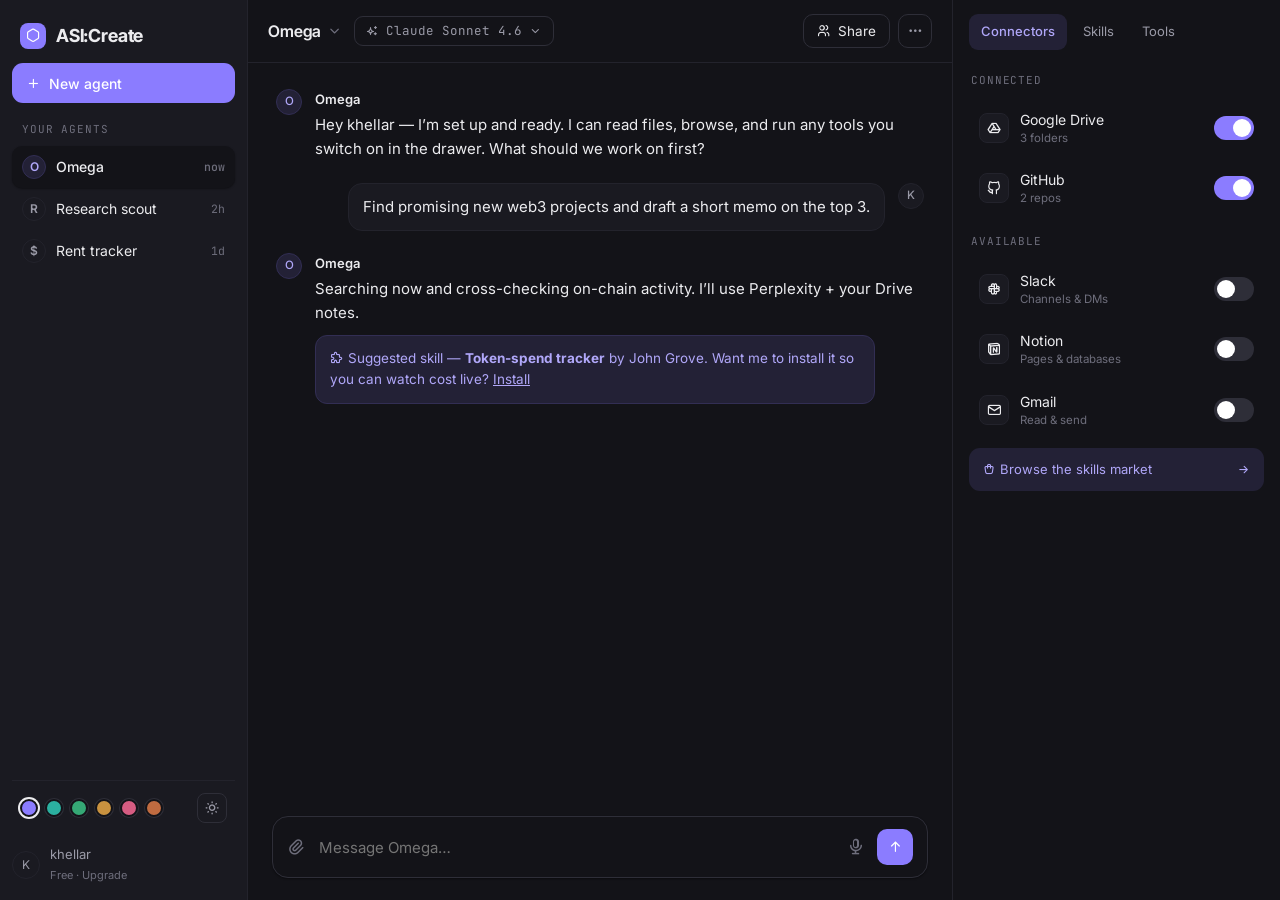
==== app.html @ a0573e02 "ASI:Create UI prototype — dark-first, swappable accent Co-Authored-By: Claude Opus 4.8 <noreply@anth" ====
<!doctype html><html lang="en"><head>
<meta charset="utf-8"><meta name="viewport" content="width=device-width, initial-scale=1">
<title>ASI:Create — Workspace</title>
<link rel="preconnect" href="https://fonts.googleapis.com"><link rel="preconnect" href="https://fonts.gstatic.com" crossorigin>
<link href="https://fonts.googleapis.com/css2?family=Inter:wght@400;500;600&family=Inter+Tight:wght@500;600;700&family=JetBrains+Mono:wght@400;500&display=swap" rel="stylesheet">
<link rel="stylesheet" href="tabler.css"><link rel="stylesheet" href="base.css"><link rel="stylesheet" href="proto.css">
</head><body>
<div class="appfull">
  <!-- rail -->
  <aside class="rail">
    <div class="brand" style="justify-content:space-between"><span style="display:flex;align-items:center;gap:10px"><span class="mark"><i class="ti ti-hexagon"></i></span> ASI:Create</span></div>
    <div class="newagent" id="newAgent"><i class="ti ti-plus"></i> New agent</div>
    <div class="sec">Your agents</div>
    <div id="agentList">
      <div class="agent active"><span class="ad" style="background:var(--accent)">O</span> Omega <small>now</small></div>
      <div class="agent"><span class="ad" style="background:#E07A4B">R</span> Research scout <small>2h</small></div>
      <div class="agent"><span class="ad" style="background:#3BA37A">$</span> Rent tracker <small>1d</small></div>
    </div>
    <div class="railctrls">
      <div class="navskins">
        <button class="sw-skin sw-violet" data-skin="violet" title="Violet"></button>
        <button class="sw-skin sw-teal" data-skin="teal" title="Teal"></button>
        <button class="sw-skin sw-emerald" data-skin="emerald" title="Emerald"></button>
        <button class="sw-skin sw-amber" data-skin="amber" title="Amber"></button>
        <button class="sw-skin sw-rose" data-skin="rose" title="Rose"></button>
        <button class="sw-skin sw-copper" data-skin="copper" title="Copper"></button>
      </div>
      <span class="navic" data-themebtn title="Toggle theme"><i class="ti ti-moon"></i></span>
    </div>
    <div class="foot"><span class="ad">K</span><div>khellar<br><span style="color:var(--faint);font-size:11px">Free · Upgrade</span></div></div>
  </aside>
  <!-- chat -->
  <main class="chat">
    <div class="chead">
      <div class="name" id="agentTitle">Omega <i class="ti ti-chevron-down" style="font-size:15px;color:var(--faint)"></i></div>
      <div style="position:relative">
        <span class="model" id="modelBtn" style="cursor:pointer"><i class="ti ti-sparkles"></i> <span id="modelName">Claude Sonnet 4.6</span> <i class="ti ti-chevron-down"></i></span>
        <div class="dropdown" id="modelMenu" style="display:none">
          <div class="dditem" data-model="Claude Sonnet 4.6"><span class="md"></span> Claude Sonnet 4.6 <i class="ti ti-check ck"></i></div>
          <div class="dditem" data-model="Claude Opus 4.8"><span class="md"></span> Claude Opus 4.8 <i class="ti ti-check ck" style="visibility:hidden"></i></div>
          <div class="dditem" data-model="GPT-5.1"><span class="md"></span> GPT-5.1 <i class="ti ti-check ck" style="visibility:hidden"></i></div>
          <div class="dditem" data-model="Llama 4 Maverick"><span class="md"></span> Llama 4 Maverick <i class="ti ti-check ck" style="visibility:hidden"></i></div>
          <div class="dditem" data-model="ASI-1 (ASI Cloud)"><span class="md"></span> ASI-1 · ASI Cloud <i class="ti ti-check ck" style="visibility:hidden"></i></div>
        </div>
      </div>
      <div class="right">
        <span class="share" id="shareBtn"><i class="ti ti-users"></i> Share</span>
        <span class="icbtn"><i class="ti ti-dots"></i></span>
      </div>
    </div>
    <div class="thread" id="thread">
      <div class="row"><div class="av claw">O</div><div class="bub"><div class="who">Omega</div>Hey khellar — I’m set up and ready. I can read files, browse, and run any tools you switch on in the drawer. What should we work on first?</div></div>
      <div class="row me"><div class="av me">K</div><div class="bub">Find promising new web3 projects and draft a short memo on the top 3.</div></div>
      <div class="row"><div class="av claw">O</div><div class="bub"><div class="who">Omega</div>Searching now and cross-checking on-chain activity. I’ll use Perplexity + your Drive notes.
        <div class="callout" style="margin-top:10px"><i class="ti ti-puzzle"></i> Suggested skill — <b>Token-spend tracker</b> by John Grove. Want me to install it so you can watch cost live? <span style="text-decoration:underline;cursor:pointer">Install</span></div>
      </div></div>
    </div>
    <div class="composer2">
      <i class="ti ti-paperclip tl"></i>
      <input id="composerInput" placeholder="Message Omega…" style="flex:1;border:0;background:transparent;font-size:15px;color:var(--ink);outline:none;font-family:var(--font)">
      <i class="ti ti-microphone tl"></i>
      <span class="send" id="sendBtn" style="cursor:pointer"><i class="ti ti-arrow-up"></i></span>
    </div>
  </main>
  <!-- drawer -->
  <aside class="drawer">
    <div class="dtabs">
      <span class="dtab active" data-dtab="Connectors">Connectors</span>
      <span class="dtab" data-dtab="Skills">Skills</span>
      <span class="dtab" data-dtab="Tools">Tools</span>
    </div>
    <div class="dsec" data-dpane="Connectors">
      <div class="dtitle">Connected</div>
      <div class="conn"><span class="ci" style="background:#1A73E8"><i class="ti ti-brand-google-drive"></i></span><div><div class="cn">Google Drive</div><div class="cd">3 folders</div></div><span class="toggle on"><b></b></span></div>
      <div class="conn"><span class="ci" style="background:#24292F"><i class="ti ti-brand-github"></i></span><div><div class="cn">GitHub</div><div class="cd">2 repos</div></div><span class="toggle on"><b></b></span></div>
      <div class="dtitle" style="margin-top:14px">Available</div>
      <div class="conn"><span class="ci" style="background:#4A154B"><i class="ti ti-brand-slack"></i></span><div><div class="cn">Slack</div><div class="cd">Channels &amp; DMs</div></div><span class="toggle"><b></b></span></div>
      <div class="conn"><span class="ci" style="background:#000"><i class="ti ti-brand-notion"></i></span><div><div class="cn">Notion</div><div class="cd">Pages &amp; databases</div></div><span class="toggle"><b></b></span></div>
      <div class="conn"><span class="ci" style="background:#EA4335"><i class="ti ti-mail"></i></span><div><div class="cn">Gmail</div><div class="cd">Read &amp; send</div></div><span class="toggle"><b></b></span></div>
      <div class="browse"><span><i class="ti ti-shopping-bag"></i> Browse the skills market</span><i class="ti ti-arrow-right"></i></div>
    </div>
    <div class="dsec" data-dpane="Skills" style="display:none">
      <div class="dtitle">Installed</div>
      <div class="skillcard-sm"><div class="top"><span class="si" style="background:#3BA37A"><i class="ti ti-coin"></i></span><div><div class="nm">Token-spend tracker</div><div class="by">by John Grove · ★ 4.9</div></div></div></div>
      <div class="dtitle" style="margin-top:12px">Recommended</div>
      <div class="skillcard-sm"><div class="top"><span class="si" style="background:#5B50E8"><i class="ti ti-search"></i></span><div><div class="nm">Deep web research</div><div class="by">by asi-labs · ★ 4.8</div></div><button class="ad">Add</button></div></div>
      <div class="skillcard-sm"><div class="top"><span class="si" style="background:#C24DEE"><i class="ti ti-photo"></i></span><div><div class="nm">Image studio</div><div class="by">by pixel.dev · ★ 4.7</div></div><button class="ad">Add</button></div></div>
      <div class="browse"><span><i class="ti ti-shopping-bag"></i> Browse the skills market</span><i class="ti ti-arrow-right"></i></div>
    </div>
    <div class="dsec" data-dpane="Tools" style="display:none">
      <div class="dtitle">Built-in tools</div>
      <div class="conn"><span class="ci" style="background:#5B50E8"><i class="ti ti-world"></i></span><div><div class="cn">Web search</div><div class="cd">Perplexity</div></div><span class="toggle on"><b></b></span></div>
      <div class="conn"><span class="ci" style="background:#0E1430"><i class="ti ti-terminal-2"></i></span><div><div class="cn">Code &amp; sandbox</div><div class="cd">Run &amp; build</div></div><span class="toggle on"><b></b></span></div>
      <div class="conn"><span class="ci" style="background:#E07A4B"><i class="ti ti-subtask"></i></span><div><div class="cn">Build a flow</div><div class="cd">Langflow · under the hood</div></div><span class="toggle"><b></b></span></div>
      <div class="dtitle" style="margin-top:16px">Multi-agent</div>
      <div class="subagent"><span class="si"><i class="ti ti-hierarchy-2"></i></span><div><div class="cn">Deploy a subagent</div><div class="cd">Spin up a specialist that reports back to Omega</div></div><span class="plus"><i class="ti ti-plus"></i></span></div>
    </div>
  </aside>
</div>

<!-- share modal -->
<div class="modal-ov" id="shareModal">
  <div class="modal" style="position:relative">
    <span class="navic x" data-close><i class="ti ti-x"></i></span>
    <h3>Share “Omega”</h3>
    <p class="muted" style="font-size:14px;margin:8px 0 0">Invite someone to view or collaborate with your agent — like sharing a doc.</p>
    <div class="share-row">
      <input class="field" placeholder="Email or username">
      <button class="btn btn-primary" style="height:50px">Invite</button>
    </div>
    <div class="perm"><i class="ti ti-link" style="color:var(--muted)"></i><div><div style="font-size:14px">Anyone with the link</div><div style="font-size:12px;color:var(--faint)">Link sharing is on</div></div>
      <span class="seg"><button class="on">View</button><button>Collaborate</button></span>
    </div>
    <div class="perm"><span class="ad" style="width:28px;height:28px;border-radius:50%;background:var(--accent);color:#fff;display:grid;place-items:center;font-size:12px">K</span><div><div style="font-size:14px">khellar (you)</div><div style="font-size:12px;color:var(--faint)">Owner</div></div></div>
  </div>
</div>

<script src="proto.js"></script>
</body></html>
---- base.css ----
*{box-sizing:border-box}
html,body{margin:0}
body{background:var(--bg);color:var(--ink);font-family:var(--font);-webkit-font-smoothing:antialiased;line-height:1.5}
.wrap{max-width:1240px;margin:0 auto;padding:0 32px}
a{color:inherit;text-decoration:none}
.btn{display:inline-flex;align-items:center;gap:8px;height:42px;padding:0 18px;border-radius:var(--btn-r,999px);font-weight:500;font-size:14.5px;border:1px solid transparent;cursor:pointer}
.btn-primary{background:var(--accent);color:var(--on-accent,#fff)}
.btn-primary:hover{background:var(--accent-press)}
.btn-ghost{background:transparent;color:var(--ink);border-color:var(--line2)}
.btn-ghost:hover{background:var(--warm)}
.eyebrow{font-family:var(--mono);font-size:12.5px;letter-spacing:.06em;text-transform:uppercase;color:var(--accent-ink)}

.nav{position:sticky;top:0;z-index:5;background:var(--nav-bg);backdrop-filter:blur(10px);border-bottom:1px solid var(--line)}
.nav-in{display:flex;align-items:center;gap:28px;height:68px}
.brand{display:flex;align-items:center;gap:10px;font-family:var(--display);font-weight:700;font-size:18px;letter-spacing:-.01em}
.mark{width:26px;height:26px;border-radius:var(--mark-r,8px);background:var(--mark-bg,var(--accent));display:grid;place-items:center;color:#fff;font-size:15px}
.nav a.link{color:var(--muted);font-size:14.5px}
.nav a.link:hover{color:var(--ink)}
.nav .spacer{flex:1}

.hero{padding:84px 0 56px}
.hero h1{font-family:var(--display);font-weight:700;font-size:62px;line-height:1.02;letter-spacing:-.03em;margin:20px 0 0;max-width:15ch}
.hero h1 .grad{color:var(--accent)}
.hero p.sub{font-size:19px;color:var(--muted);max-width:52ch;margin:22px 0 0;line-height:1.55}
.cta{display:flex;gap:12px;margin-top:30px;align-items:center}
.trust{display:flex;gap:18px;margin-top:26px;color:var(--faint);font-size:13.5px;flex-wrap:wrap}
.trust span{display:inline-flex;align-items:center;gap:7px}
.hero-grid{display:grid;grid-template-columns:1.05fr .95fr;gap:48px;align-items:center}

.glass{background:var(--surface);border:1px solid var(--line);border-radius:var(--r-lg);box-shadow:var(--shadow-lg);overflow:hidden}
.gc-top{display:flex;align-items:center;gap:8px;padding:14px 16px;border-bottom:1px solid var(--line)}
.dot{width:10px;height:10px;border-radius:50%}
.gc-body{padding:20px}
.msg{display:flex;gap:12px;margin-bottom:16px}
.av{width:30px;height:30px;border-radius:var(--av-r,9px);flex:none;display:grid;place-items:center;font-size:14px;color:#fff;font-weight:600}
.av.claw{background:var(--accent)}
.av.me{background:var(--me-bg,var(--ink))}
.bub{font-size:14.5px;line-height:1.55}
.bub .who{font-weight:600;font-size:13px;margin-bottom:2px}
.bub.muted{color:var(--muted)}
.toolchip{display:inline-flex;align-items:center;gap:7px;font-size:12.5px;font-family:var(--mono);color:var(--ok);background:var(--ok-soft);border-radius:8px;padding:5px 9px;margin-top:4px}
.composer{display:flex;align-items:center;gap:10px;border:1px solid var(--line2);border-radius:14px;padding:10px 12px;margin-top:6px;color:var(--faint);font-size:14px}
.composer .send{margin-left:auto;width:32px;height:32px;border-radius:9px;background:var(--accent);color:var(--on-accent,#fff);display:grid;place-items:center}

.section{padding:64px 0}
.section h2{font-family:var(--display);font-weight:700;font-size:34px;letter-spacing:-.02em;margin:8px 0 0}
.cards{display:grid;grid-template-columns:repeat(4,1fr);gap:18px;margin-top:34px}
.card{background:var(--surface);border:1px solid var(--line);border-radius:var(--r);padding:22px;box-shadow:var(--shadow)}
.card .ic{width:40px;height:40px;border-radius:11px;background:var(--accent-soft);color:var(--accent-ink);display:grid;place-items:center;font-size:20px}
.card h3{font-size:16.5px;font-weight:600;margin:16px 0 6px;font-family:var(--display)}
.card p{font-size:13.5px;color:var(--muted);margin:0;line-height:1.55}

.appwrap{padding:30px 0 10px}
.applabel{display:flex;align-items:center;gap:10px;margin-bottom:14px;color:var(--muted);font-size:13px;font-family:var(--mono)}
.app{height:720px;display:grid;grid-template-columns:248px 1fr 328px;background:var(--surface);border:1px solid var(--line);border-radius:var(--r-lg);box-shadow:var(--shadow-lg);overflow:hidden}
.rail{background:var(--warm);border-right:1px solid var(--line);display:flex;flex-direction:column;padding:16px 12px}
.rail .brand{padding:6px 8px 14px}
.newagent{display:flex;align-items:center;gap:9px;height:40px;border-radius:11px;background:var(--accent);color:var(--on-accent,#fff);font-weight:500;font-size:14px;padding:0 14px;cursor:pointer}
.rail .sec{font-size:11px;font-family:var(--mono);letter-spacing:.08em;text-transform:uppercase;color:var(--faint);padding:18px 10px 8px}
.agent{display:flex;align-items:center;gap:10px;padding:9px 10px;border-radius:10px;font-size:14px;color:var(--ink);cursor:pointer}
.agent:hover{background:var(--surface)}
.agent.active{background:var(--surface);box-shadow:var(--shadow);font-weight:500}
.agent .ad{width:24px;height:24px;border-radius:7px;flex:none;display:grid;place-items:center;color:#fff;font-size:12px;font-weight:600}
.agent small{color:var(--faint);font-size:11.5px;margin-left:auto;font-family:var(--mono)}
.rail .foot{margin-top:auto;border-top:1px solid var(--line);padding-top:12px;display:flex;align-items:center;gap:10px;font-size:13px;color:var(--muted)}
.rail .foot .ad{width:28px;height:28px;border-radius:8px;background:var(--me-bg,var(--ink));color:#fff;display:grid;place-items:center;font-size:12px}

.chat{display:flex;flex-direction:column;min-width:0}
.chead{display:flex;align-items:center;gap:12px;padding:14px 20px;border-bottom:1px solid var(--line)}
.chead .name,.name{font-family:var(--display);font-weight:600;font-size:16px;display:flex;align-items:center;gap:6px}
.model{display:inline-flex;align-items:center;gap:7px;height:30px;padding:0 11px;border-radius:9px;border:1px solid var(--line2);font-size:12.5px;color:var(--muted);font-family:var(--mono)}
.chead .right,.right{margin-left:auto;display:flex;gap:8px;align-items:center}
.icbtn{width:34px;height:34px;border-radius:10px;border:1px solid var(--line2);display:grid;place-items:center;color:var(--muted);cursor:pointer;background:var(--surface)}
.icbtn:hover{background:var(--warm);color:var(--ink)}
.share{display:inline-flex;align-items:center;gap:7px;height:34px;padding:0 13px;border-radius:10px;border:1px solid var(--line2);font-size:13.5px;color:var(--ink);cursor:pointer}
.thread{flex:1;overflow:hidden;padding:26px 28px;display:flex;flex-direction:column;gap:22px}
.row{display:flex;gap:13px;max-width:760px}
.row .bub{font-size:15px;line-height:1.6}
.row .who{font-weight:600;font-size:13px;margin-bottom:3px}
.row.me{align-self:flex-end;flex-direction:row-reverse}
.row.me .bub{background:var(--warm);border:1px solid var(--line);border-radius:14px;padding:11px 14px}
.callout{background:var(--accent-soft);border:1px solid var(--accent-soft-bd,var(--line2));color:var(--accent-ink);border-radius:12px;padding:12px 14px;font-size:13.5px;max-width:560px}
.composer2{margin:0 24px 22px;border:1px solid var(--line2);border-radius:16px;padding:12px 14px;display:flex;align-items:center;gap:12px;box-shadow:var(--shadow)}
.composer2 .ph{color:var(--faint);font-size:15px;flex:1}
.composer2 .send{width:36px;height:36px;border-radius:10px;background:var(--accent);color:var(--on-accent,#fff);display:grid;place-items:center}
.composer2 .tl{color:var(--faint);font-size:18px}

.drawer{border-left:1px solid var(--line);display:flex;flex-direction:column;background:var(--surface)}
.dtabs{display:flex;gap:4px;padding:14px 16px 0}
.dtab{font-size:13px;padding:8px 12px;border-radius:9px;color:var(--muted);cursor:pointer}
.dtab.active{background:var(--accent-soft);color:var(--accent-ink);font-weight:500}
.dsec{padding:16px;overflow:hidden}
.dtitle{font-size:11px;font-family:var(--mono);letter-spacing:.08em;text-transform:uppercase;color:var(--faint);margin:6px 2px 10px}
.conn{display:flex;align-items:center;gap:11px;padding:11px 10px;border-radius:11px}
.conn:hover{background:var(--warm)}
.conn .ci{width:30px;height:30px;border-radius:8px;display:grid;place-items:center;font-size:16px;color:#fff;flex:none}
.conn .cn{font-size:14px}
.conn .cd{font-size:11.5px;color:var(--faint)}
.toggle{margin-left:auto;width:40px;height:24px;border-radius:999px;background:var(--line2);position:relative;flex:none}
.toggle.on{background:var(--accent)}
.toggle b{position:absolute;top:3px;left:3px;width:18px;height:18px;border-radius:50%;background:#fff;transition:.2s}
.toggle.on b{left:19px}
.browse{margin-top:8px;display:flex;align-items:center;justify-content:space-between;font-size:13px;color:var(--accent-ink);background:var(--accent-soft);border-radius:11px;padding:12px 14px;cursor:pointer}

.legend{margin:34px 0 60px;background:#15151B;color:#fff;border-radius:var(--r-lg);padding:26px 30px;display:grid;grid-template-columns:1.2fr 1fr 1fr;gap:30px}
.legend h4{margin:0;font-family:var(--display);font-size:20px;font-weight:700}
.legend .lp{color:#B9B9C4;font-size:13.5px;margin:8px 0 0;line-height:1.55}
.legend .lk{font-family:var(--mono);font-size:11px;letter-spacing:.08em;text-transform:uppercase;color:#7C7C8C;margin:0 0 10px}
.sw{display:flex;gap:8px;flex-wrap:wrap}
.sw i{width:34px;height:34px;border-radius:9px;display:block;border:1px solid rgba(255,255,255,.12)}
.tlist div{font-size:13.5px;color:#D9D9E0;margin-bottom:7px}
.tlist b{color:#fff;font-weight:500}
.tlist .mono{font-family:var(--mono)}
---- proto.css ----
/* ===== ASI:Create prototype — dark-first, swappable accent ===== */
:root{ /* shared + neutral LIGHT base + default accent (violet) */
  --r:14px;--r-lg:20px;
  --shadow:0 1px 2px rgba(18,18,22,.04),0 8px 24px -12px rgba(18,18,22,.10);
  --shadow-lg:0 2px 4px rgba(18,18,22,.05),0 24px 60px -24px rgba(18,18,22,.22);
  --font:"Inter",system-ui,sans-serif;--display:"Inter Tight","Inter",sans-serif;--mono:"JetBrains Mono",monospace;
  --bg:#F5F5F6;--surface:#FFFFFF;--ink:#1A1A1D;--muted:#6A6A72;--faint:#9A9AA2;--line:#ECECEF;--line2:#E0E0E4;--warm:#F0F0F2;
  --accent:#8B7CFF;--accent-press:#7A68FF;
  --accent-soft:color-mix(in srgb, var(--accent) 13%, var(--surface));
  --accent-soft-bd:color-mix(in srgb, var(--accent) 26%, var(--surface));
  --accent-ink:color-mix(in srgb, var(--accent) 62%, var(--ink));
  --ok:#1DA86A;--ok-soft:color-mix(in srgb, var(--ok) 14%, var(--surface));--star:#C79A3D;
  --band:#16151C;--band-ink:#fff;--nav-bg:rgba(245,245,246,.82);color-scheme:light;
}
html[data-theme="dark"]{ /* neutral DARK base (the original Onyx) */
  --shadow:0 1px 2px rgba(0,0,0,.4);--shadow-lg:0 24px 60px -24px rgba(0,0,0,.7);
  --bg:#0A0A0C;--surface:#131318;--ink:#ECECEF;--muted:#9A9AA7;--faint:#6E6E7C;--line:#23232C;--line2:#2E2E38;--warm:#1A1A21;
  --me-bg:#2E2E38;--ok:#4ADE9E;--star:#D9B45E;--band:#1B1A22;--nav-bg:rgba(10,10,12,.82);color-scheme:dark;
}
/* accent swatches (apply in both modes; soft/ink derive from accent+surface/ink) */
html[data-skin="violet"]{--accent:#8B7CFF;--accent-press:#7A68FF}
html[data-skin="teal"]{--accent:#2BB0A0;--accent-press:#1F9488}
html[data-skin="emerald"]{--accent:#35A875;--accent-press:#2C9163}
html[data-skin="amber"]{--accent:#C9923F;--accent-press:#B07E32}
html[data-skin="rose"]{--accent:#D65C82;--accent-press:#C24A70}
html[data-skin="copper"]{--accent:#C06B40;--accent-press:#A85A34}

html{scroll-behavior:smooth}
body{transition:background .25s,color .25s}
.muted{color:var(--muted)}.center{text-align:center}
.btn-lg{height:50px;padding:0 24px;font-size:15.5px}
.pill{display:inline-flex;align-items:center;gap:7px;height:30px;padding:0 13px;border-radius:999px;border:1px solid var(--line2);font-size:12.5px;color:var(--muted);background:var(--surface)}
.pill.soft{background:var(--accent-soft);color:var(--accent-ink);border-color:var(--accent-soft-bd)}

/* nav extras */
.themebtn,.navic{width:38px;height:38px;border-radius:10px;border:1px solid var(--line2);display:grid;place-items:center;color:var(--muted);cursor:pointer;background:transparent}
.themebtn:hover,.navic:hover{background:var(--warm);color:var(--ink)}
.navskins{display:flex;align-items:center;gap:7px;margin-right:6px}
.sw-skin{width:18px;height:18px;border-radius:50%;border:2px solid var(--surface);box-shadow:0 0 0 1px var(--line2);cursor:pointer;padding:0}
.sw-skin.on{box-shadow:0 0 0 2px var(--ink)}
.sw-violet{background:#8B7CFF}.sw-teal{background:#2BB0A0}.sw-emerald{background:#35A875}.sw-amber{background:#C9923F}.sw-rose{background:#D65C82}.sw-copper{background:#C06B40}

/* section header */
.shead{max-width:640px}.shead.center{margin:0 auto}
.shead h2{font-family:var(--display);font-weight:700;font-size:38px;letter-spacing:-.025em;margin:10px 0 0;line-height:1.08}
.shead p{font-size:17px;color:var(--muted);margin:14px 0 0;line-height:1.55}

/* trust logos */
.logos{display:flex;align-items:center;gap:34px;flex-wrap:wrap;opacity:.7;margin-top:30px}
.logos span{font-family:var(--display);font-weight:600;font-size:17px;color:var(--muted);display:inline-flex;align-items:center;gap:8px}

/* how it works */
.steps{display:grid;grid-template-columns:repeat(3,1fr);gap:18px;margin-top:38px}
.step{background:var(--surface);border:1px solid var(--line);border-radius:var(--r-lg);padding:26px;box-shadow:var(--shadow)}
.step .n{width:34px;height:34px;border-radius:10px;background:var(--accent-soft);color:var(--accent-ink);display:grid;place-items:center;font-family:var(--mono);font-weight:500;font-size:14px}
.step h3{font-family:var(--display);font-weight:600;font-size:18px;margin:16px 0 6px}
.step p{font-size:14px;color:var(--muted);margin:0;line-height:1.55}

/* skills market */
.market{display:grid;grid-template-columns:repeat(3,1fr);gap:18px;margin-top:38px}
.skill{background:var(--surface);border:1px solid var(--line);border-radius:var(--r-lg);padding:20px;box-shadow:var(--shadow);display:flex;flex-direction:column;gap:12px}
.skill .top{display:flex;align-items:center;gap:11px}
.skill .si{width:40px;height:40px;border-radius:11px;display:grid;place-items:center;font-size:19px;flex:none}
.skill .nm{font-family:var(--display);font-weight:600;font-size:15.5px}
.skill .by{font-size:12px;color:var(--faint)}
.skill .desc{font-size:13.5px;color:var(--muted);line-height:1.5;flex:1}
.skill .meta{display:flex;align-items:center;gap:12px;font-size:12.5px;color:var(--muted)}
.stars{color:var(--star)}
.tag{display:inline-flex;align-items:center;gap:6px;height:24px;padding:0 9px;border-radius:7px;font-size:11.5px;background:var(--accent-soft);color:var(--accent-ink);font-family:var(--mono)}
.skill .row2{display:flex;align-items:center;justify-content:space-between;border-top:1px solid var(--line);padding-top:12px}
.skill .price{font-weight:600;font-size:14px}
.installbtn{display:inline-flex;align-items:center;gap:6px;height:32px;padding:0 13px;border-radius:9px;background:var(--accent);color:#fff;font-size:13px;border:0;cursor:pointer}

/* feature band */
.band{background:var(--band);color:var(--band-ink);border:1px solid var(--line);border-radius:28px;padding:54px 56px;margin-top:24px;position:relative;overflow:hidden}
.band.grid:before{content:"";position:absolute;inset:0;background-image:radial-gradient(rgba(255,255,255,.06) 1px,transparent 1px);background-size:24px 24px;pointer-events:none}
.band .inner{position:relative;max-width:620px}
.band .eyebrow{color:#B9B3E6}
.band h2{font-family:var(--display);font-weight:700;font-size:36px;letter-spacing:-.02em;margin:12px 0 0;line-height:1.1}
.band p{color:#C9C7CF;font-size:16.5px;line-height:1.6;margin:16px 0 0}
.band .chips{display:flex;gap:10px;flex-wrap:wrap;margin-top:22px}
.band .chip{display:inline-flex;align-items:center;gap:7px;height:34px;padding:0 14px;border-radius:999px;background:rgba(255,255,255,.08);color:#EDEBF2;font-size:13px}
.bandgrid{display:grid;grid-template-columns:1fr 1fr;gap:18px;align-items:center}
.roadmap{display:flex;flex-direction:column;gap:12px}
.rm{display:flex;gap:14px;align-items:flex-start;background:rgba(255,255,255,.05);border:1px solid rgba(255,255,255,.08);border-radius:14px;padding:14px 16px}
.rm .d{width:26px;height:26px;border-radius:8px;background:rgba(255,255,255,.12);color:#fff;display:grid;place-items:center;font-size:14px;flex:none}
.rm.done .d{background:rgba(95,179,137,.25);color:#9FE0C0}
.rm b{font-size:14.5px;color:#fff;font-weight:500}.rm span{font-size:12.5px;color:#A9A7B0}

/* pricing */
.tiers{display:grid;grid-template-columns:repeat(3,1fr);gap:18px;margin-top:38px}
.tier{background:var(--surface);border:1px solid var(--line);border-radius:var(--r-lg);padding:26px;box-shadow:var(--shadow)}
.tier.feat{border:2px solid var(--accent);position:relative}
.tier .badge{position:absolute;top:-12px;left:26px;background:var(--accent);color:#fff;font-size:11.5px;padding:4px 11px;border-radius:999px;font-family:var(--mono)}
.tier h3{font-family:var(--display);font-size:18px;margin:0}
.tier .amt{font-family:var(--display);font-weight:700;font-size:40px;letter-spacing:-.02em;margin:10px 0 0}
.tier .amt small{font-size:14px;color:var(--faint);font-weight:400}
.tier ul{list-style:none;padding:0;margin:18px 0 0}
.tier li{font-size:14px;color:var(--muted);display:flex;gap:9px;align-items:flex-start;margin-bottom:10px}
.tier li i{color:var(--ok);font-size:17px;margin-top:1px}

/* final cta */
.finalcta{background:var(--accent-soft);border:1px solid var(--accent-soft-bd);border-radius:28px;padding:56px;text-align:center;margin-top:24px}
.finalcta h2{font-family:var(--display);font-weight:700;font-size:40px;letter-spacing:-.025em;margin:0;color:var(--accent-ink)}
.finalcta p{font-size:17px;color:var(--accent-ink);opacity:.85;margin:14px auto 26px;max-width:46ch}

/* footer */
.footer{border-top:1px solid var(--line);margin-top:80px;padding:54px 0 40px}
.fcols{display:grid;grid-template-columns:1.6fr 1fr 1fr 1fr;gap:30px}
.footer h5{font-size:12px;font-family:var(--mono);letter-spacing:.08em;text-transform:uppercase;color:var(--faint);margin:0 0 14px}
.footer a{display:block;color:var(--muted);font-size:14px;margin-bottom:10px}
.footer a:hover{color:var(--ink)}
.fbottom{display:flex;align-items:center;justify-content:space-between;margin-top:40px;padding-top:22px;border-top:1px solid var(--line);color:var(--faint);font-size:13px}

/* onboarding */
.obtop{display:flex;align-items:center;justify-content:space-between;height:72px;max-width:1240px;margin:0 auto;padding:0 32px}
.obtop .ctrls{display:flex;align-items:center;gap:10px}
.ob-wrap{max-width:600px;margin:0 auto;padding:36px 24px 80px}
.stepper{display:flex;align-items:center;gap:8px;justify-content:center;margin:6px 0 34px}
.stepper .s{display:flex;align-items:center;gap:8px}
.stepper .b{width:28px;height:28px;border-radius:50%;border:1px solid var(--line2);display:grid;place-items:center;font-size:13px;color:var(--faint);font-family:var(--mono)}
.stepper .b.on{background:var(--accent);color:#fff;border-color:var(--accent)}
.stepper .b.done{background:var(--ok);color:#fff;border-color:var(--ok)}
.stepper .ln{width:40px;height:1px;background:var(--line2)}
.ob-card{background:var(--surface);border:1px solid var(--line);border-radius:24px;padding:36px;box-shadow:var(--shadow-lg)}
.ob-card h1{font-family:var(--display);font-weight:700;font-size:30px;letter-spacing:-.02em;margin:0}
.ob-card .sub{color:var(--muted);font-size:15.5px;margin:10px 0 26px;line-height:1.55}
.lbl{display:block;font-size:13px;color:var(--muted);margin:0 0 8px;font-weight:500}
.field{width:100%;height:50px;border:1px solid var(--line2);border-radius:12px;padding:0 16px;font-size:15.5px;font-family:var(--font);background:var(--surface);color:var(--ink);outline:none}
.field:focus{border-color:var(--accent);box-shadow:0 0 0 3px var(--accent-soft)}
textarea.field{height:auto;min-height:104px;padding:14px 16px;line-height:1.5;resize:vertical}
.hint{font-size:12.5px;color:var(--faint);margin:7px 2px 0}
.fgroup{margin-bottom:20px}
.choices{display:grid;gap:12px}
.choice{display:flex;align-items:center;gap:14px;border:1px solid var(--line2);border-radius:14px;padding:15px 16px;cursor:pointer;background:var(--surface)}
.choice:hover{border-color:var(--accent-soft-bd);background:var(--warm)}
.choice.sel{border-color:var(--accent);box-shadow:0 0 0 3px var(--accent-soft)}
.choice .ci{width:38px;height:38px;border-radius:10px;display:grid;place-items:center;font-size:19px;flex:none}
.choice .ct{font-weight:600;font-size:15px;font-family:var(--display)}
.choice .cs{font-size:12.5px;color:var(--muted)}
.choice .rad{margin-left:auto;width:20px;height:20px;border-radius:50%;border:2px solid var(--line2)}
.choice.sel .rad{border-color:var(--accent);background:var(--accent);box-shadow:inset 0 0 0 3px var(--surface)}
.modelgrid{display:grid;grid-template-columns:1fr 1fr;gap:10px}
.mchip{display:flex;align-items:center;gap:9px;border:1px solid var(--line2);border-radius:12px;padding:11px 13px;cursor:pointer;font-size:13.5px}
.mchip.sel{border-color:var(--accent);background:var(--accent-soft);color:var(--accent-ink)}
.mchip .md{width:8px;height:8px;border-radius:50%;background:var(--ok)}
.ob-actions{display:flex;gap:12px;margin-top:30px}.ob-actions .grow{flex:1}
.deploy{display:flex;flex-direction:column;align-items:center;text-align:center;padding:30px 0}
.spinner{width:54px;height:54px;border-radius:50%;border:3px solid var(--accent-soft);border-top-color:var(--accent);animation:spin 1s linear infinite}
@keyframes spin{to{transform:rotate(360deg)}}
.deploylog{font-family:var(--mono);font-size:12.5px;color:var(--muted);margin-top:22px;text-align:left;width:100%;max-width:360px}
.deploylog div{padding:5px 0;display:flex;gap:9px;align-items:center}.deploylog i{color:var(--ok)}

/* app */
.appfull{height:100vh;display:grid;grid-template-columns:248px 1fr 328px;background:var(--surface);overflow:hidden}
.appfull .thread{overflow-y:auto}
.chead{flex-wrap:nowrap}.chead .name{flex:none}
.dropdown{position:absolute;top:46px;left:0;background:var(--surface);border:1px solid var(--line);border-radius:12px;box-shadow:var(--shadow-lg);padding:6px;min-width:230px;z-index:30}
.dditem{display:flex;align-items:center;gap:10px;padding:9px 11px;border-radius:9px;font-size:13.5px;cursor:pointer}
.dditem:hover{background:var(--warm)}.dditem .md{width:8px;height:8px;border-radius:50%;background:var(--ok)}.dditem .ck{margin-left:auto;color:var(--accent)}
.modal-ov{position:fixed;inset:0;background:rgba(6,6,9,.55);display:none;align-items:center;justify-content:center;z-index:60;padding:20px}
.modal-ov.open{display:flex}
.modal{background:var(--surface);border:1px solid var(--line);border-radius:20px;box-shadow:var(--shadow-lg);width:480px;max-width:100%;padding:26px}
.modal h3{font-family:var(--display);font-size:20px;margin:0}.modal .x{position:absolute;top:18px;right:18px}
.share-row{display:flex;gap:10px;margin:18px 0}.share-row .field{flex:1}
.perm{display:flex;align-items:center;gap:12px;padding:12px 0;border-top:1px solid var(--line)}
.seg{display:inline-flex;border:1px solid var(--line2);border-radius:9px;overflow:hidden;margin-left:auto}
.seg button{border:0;background:transparent;color:var(--muted);font-size:13px;padding:7px 12px;cursor:pointer}
.seg button.on{background:var(--accent);color:#fff}
.skillcard-sm{display:flex;flex-direction:column;gap:8px;border:1px solid var(--line);border-radius:12px;padding:13px;margin-bottom:10px}
.skillcard-sm .top{display:flex;align-items:center;gap:9px}
.skillcard-sm .si{width:28px;height:28px;border-radius:8px;display:grid;place-items:center;font-size:14px}
.skillcard-sm .nm{font-size:13.5px;font-weight:500}.skillcard-sm .by{font-size:11px;color:var(--faint)}
.skillcard-sm .ad{margin-left:auto;font-size:12px;color:var(--accent-ink);background:var(--accent-soft);border:0;border-radius:7px;padding:5px 9px;cursor:pointer}
.empty{color:var(--faint);font-size:13px;text-align:center;padding:30px 10px}

/* rail appearance controls */
.railctrls{display:flex;align-items:center;gap:10px;padding:12px 8px;margin-top:auto;border-top:1px solid var(--line)}
.railctrls .navskins{margin-right:0}
.railctrls .navic{width:30px;height:30px;border-radius:8px;margin-left:auto}
.rail .foot{margin-top:0;border-top:0;padding-top:10px}

/* deploy-subagent (Tools) */
.subagent{display:flex;align-items:center;gap:11px;padding:11px 10px;border-radius:11px;border:1px dashed var(--line2);margin-top:8px;cursor:pointer}
.subagent:hover{border-color:var(--accent);background:var(--warm)}
.subagent .si{width:30px;height:30px;border-radius:8px;display:grid;place-items:center;background:var(--accent-soft);color:var(--accent-ink);font-size:16px;flex:none}
.subagent .cn{font-size:14px}.subagent .cd{font-size:11.5px;color:var(--faint)}
.subagent .plus{margin-left:auto;width:26px;height:26px;border-radius:7px;background:var(--accent);color:#fff;display:grid;place-items:center;font-size:15px;flex:none}

/* ===== monochrome connectors + LOW-KEY circular avatars ===== */
.conn .ci,.choice .ci{background:var(--warm)!important;border:1px solid var(--line);color:var(--ink)!important}
.skill .si,.skillcard-sm .si{background:var(--accent-soft)!important;color:var(--accent-ink)!important}
.gc-top .dot{background:var(--line2)!important}
.toolchip{color:var(--accent-ink);background:var(--accent-soft)}
.av{width:26px!important;height:26px!important;border-radius:50%!important;font-size:11.5px;font-weight:500;background:var(--warm)!important;color:var(--muted)!important;border:1px solid var(--line)}
.av.claw{background:var(--accent-soft)!important;color:var(--accent-ink)!important;border-color:var(--accent-soft-bd)!important}
.av.me{background:var(--warm)!important;color:var(--muted)!important}
.agent .ad,.rail .foot .ad{border-radius:50%!important;background:var(--warm)!important;color:var(--muted)!important;border:1px solid var(--line)}
.agent.active .ad{background:var(--accent-soft)!important;color:var(--accent-ink)!important;border-color:var(--accent-soft-bd)!important}

@media(max-width:1100px){.appfull{grid-template-columns:248px 1fr}.drawer{display:none}}
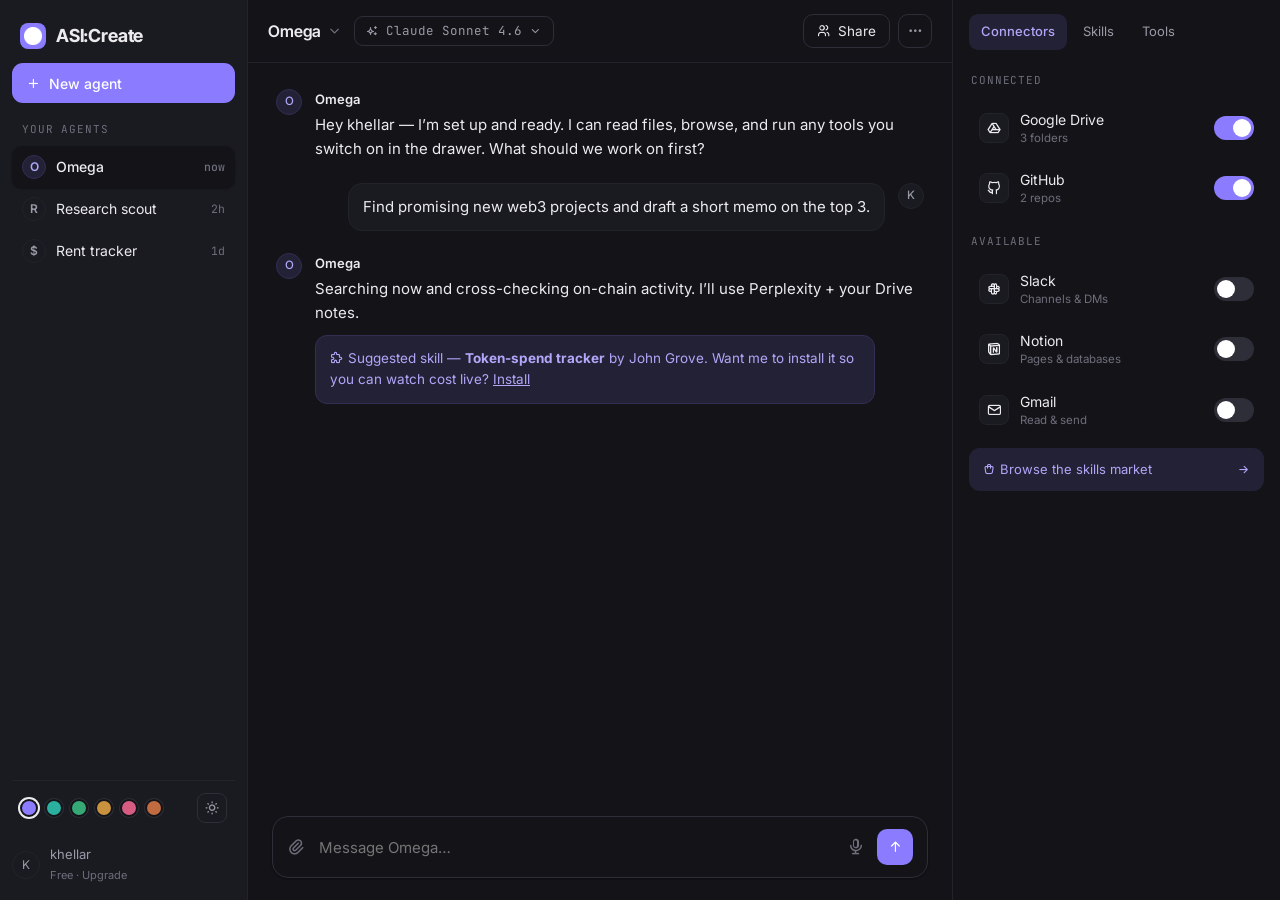
==== commit 55d0f22a: "Headline -> 'Experiment with agents on an open AGI stack'; real ASI:Create logo + favicon Co-Authore" ====
--- a/app.html
+++ b/app.html
@@ -1,6 +1,7 @@
 <!doctype html><html lang="en"><head>
 <meta charset="utf-8"><meta name="viewport" content="width=device-width, initial-scale=1">
 <title>ASI:Create — Workspace</title>
+<link rel="icon" href="favicon.png">
 <link rel="preconnect" href="https://fonts.googleapis.com"><link rel="preconnect" href="https://fonts.gstatic.com" crossorigin>
 <link href="https://fonts.googleapis.com/css2?family=Inter:wght@400;500;600&family=Inter+Tight:wght@500;600;700&family=JetBrains+Mono:wght@400;500&display=swap" rel="stylesheet">
 <link rel="stylesheet" href="tabler.css"><link rel="stylesheet" href="base.css"><link rel="stylesheet" href="proto.css">
@@ -8,7 +9,7 @@
 <div class="appfull">
   <!-- rail -->
   <aside class="rail">
-    <div class="brand" style="justify-content:space-between"><span style="display:flex;align-items:center;gap:10px"><span class="mark"><i class="ti ti-hexagon"></i></span> ASI:Create</span></div>
+    <div class="brand" style="justify-content:space-between"><span style="display:flex;align-items:center;gap:10px"><span class="mark"><img src="logo.png" alt="ASI:Create" class="logomark"></span> ASI:Create</span></div>
     <div class="newagent" id="newAgent"><i class="ti ti-plus"></i> New agent</div>
     <div class="sec">Your agents</div>
     <div id="agentList">
--- a/proto.css
+++ b/proto.css
@@ -192,6 +192,7 @@
 .skill .si,.skillcard-sm .si{background:var(--accent-soft)!important;color:var(--accent-ink)!important}
 .gc-top .dot{background:var(--line2)!important}
 .toolchip{color:var(--accent-ink);background:var(--accent-soft)}
+.logomark{width:18px;height:18px;object-fit:contain;display:block}
 .av{width:26px!important;height:26px!important;border-radius:50%!important;font-size:11.5px;font-weight:500;background:var(--warm)!important;color:var(--muted)!important;border:1px solid var(--line)}
 .av.claw{background:var(--accent-soft)!important;color:var(--accent-ink)!important;border-color:var(--accent-soft-bd)!important}
 .av.me{background:var(--warm)!important;color:var(--muted)!important}
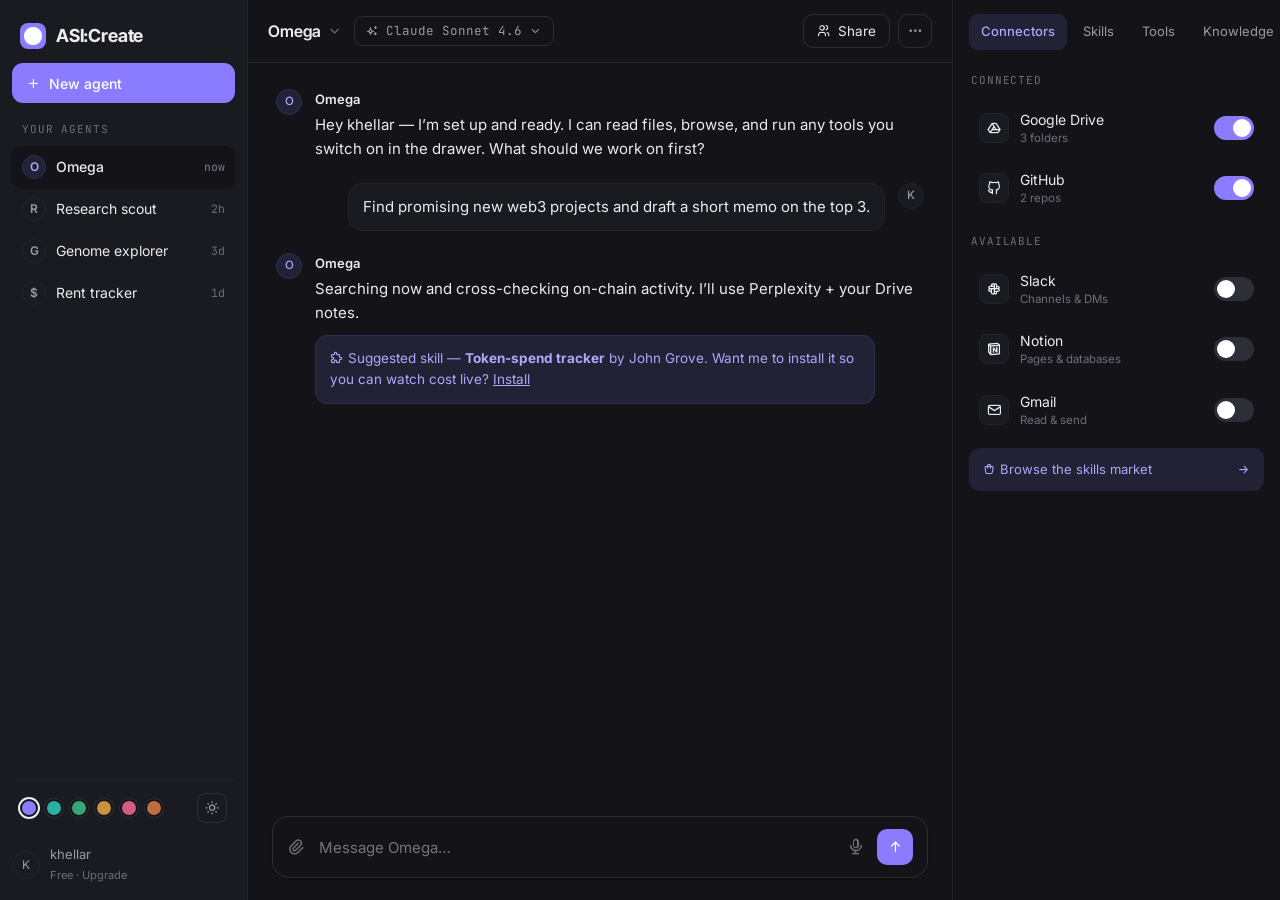
==== commit 7393cd63: "Add subscribable Genomics KG ($199/mo) + inline Langflow flow editor; per-agent chats Co-Authored-By" ====
--- a/app.html
+++ b/app.html
@@ -13,9 +13,10 @@
     <div class="newagent" id="newAgent"><i class="ti ti-plus"></i> New agent</div>
     <div class="sec">Your agents</div>
     <div id="agentList">
-      <div class="agent active"><span class="ad" style="background:var(--accent)">O</span> Omega <small>now</small></div>
-      <div class="agent"><span class="ad" style="background:#E07A4B">R</span> Research scout <small>2h</small></div>
-      <div class="agent"><span class="ad" style="background:#3BA37A">$</span> Rent tracker <small>1d</small></div>
+      <div class="agent active" data-agent="Omega"><span class="ad">O</span> Omega <small>now</small></div>
+      <div class="agent" data-agent="Research scout"><span class="ad">R</span> Research scout <small>2h</small></div>
+      <div class="agent" data-agent="Genome explorer"><span class="ad">G</span> Genome explorer <small>3d</small></div>
+      <div class="agent" data-agent="Rent tracker"><span class="ad">$</span> Rent tracker <small>1d</small></div>
     </div>
     <div class="railctrls">
       <div class="navskins">
@@ -69,6 +70,7 @@
       <span class="dtab active" data-dtab="Connectors">Connectors</span>
       <span class="dtab" data-dtab="Skills">Skills</span>
       <span class="dtab" data-dtab="Tools">Tools</span>
+      <span class="dtab" data-dtab="Knowledge">Knowledge</span>
     </div>
     <div class="dsec" data-dpane="Connectors">
       <div class="dtitle">Connected</div>
@@ -96,6 +98,21 @@
       <div class="dtitle" style="margin-top:16px">Multi-agent</div>
       <div class="subagent"><span class="si"><i class="ti ti-hierarchy-2"></i></span><div><div class="cn">Deploy a subagent</div><div class="cd">Spin up a specialist that reports back to Omega</div></div><span class="plus"><i class="ti ti-plus"></i></span></div>
     </div>
+    <div class="dsec" data-dpane="Knowledge" style="display:none">
+      <div class="dtitle">Knowledge graphs</div>
+      <div class="kg feat" id="kg-genomics" data-kg="genomics">
+        <div class="ktop"><span class="ki"><i class="ti ti-dna-2"></i></span><div><div class="knm">Genomics KG</div><div class="kby">by ASI Bio · ★ 4.9</div></div></div>
+        <div class="kdesc">Genes, variants, diseases, drugs &amp; pathways as one queryable graph. Ask in plain language; get ranked, cited answers with an explorable subgraph.</div>
+        <div class="kstat"><span>180M edges</span><span>weekly</span><span>GRCh38</span></div>
+        <div class="krow"><span class="kprice">$199<small> /mo</small></span><button class="subbtn" data-subscribe="genomics"><i class="ti ti-plus"></i> Subscribe</button></div>
+      </div>
+      <div class="kg" data-kg="opentargets">
+        <div class="ktop"><span class="ki"><i class="ti ti-target-arrow"></i></span><div><div class="knm">Open Targets KG</div><div class="kby">by community · ★ 4.7</div></div></div>
+        <div class="kdesc">Target–disease evidence for drug discovery.</div>
+        <div class="krow"><span class="kprice">$49<small> /mo</small></span><button class="subbtn" data-subscribe="opentargets"><i class="ti ti-plus"></i> Subscribe</button></div>
+      </div>
+      <div class="browse"><span><i class="ti ti-shopping-bag"></i> Browse the knowledge market</span><i class="ti ti-arrow-right"></i></div>
+    </div>
   </aside>
 </div>
 
@@ -116,5 +133,65 @@
   </div>
 </div>
 
+<!-- inline flow editor -->
+<div class="scrim" id="scrim"></div>
+<aside class="flowpanel" id="flowPanel">
+  <div class="fp-head">
+    <span class="fp-title"><i class="ti ti-subtask"></i> research-scout.flow</span>
+    <span class="fp-seg"><button class="on" data-fpview="visual">Visual</button><button data-fpview="code">Code</button></span>
+    <span class="fp-actions">
+      <button class="fp-btn" id="flowRun"><i class="ti ti-player-play"></i> Run</button>
+      <button class="fp-btn primary" id="flowSave"><i class="ti ti-device-floppy"></i> Save</button>
+      <span class="navic" id="flowClose"><i class="ti ti-x"></i></span>
+    </span>
+  </div>
+  <div class="fp-body">
+    <div class="fp-visual" data-fppane="visual">
+      <div class="flow-canvas">
+        <div class="fnode" data-node="schedule"><h6><i class="ti ti-clock"></i> Schedule</h6><div class="nb">daily · 7:00am</div></div>
+        <div class="farrow"><i class="ti ti-arrow-right"></i></div>
+        <div class="fnode" data-node="search"><h6><i class="ti ti-world-search"></i> Web search</h6><div class="nb">"new web3 projects"<br>via Perplexity</div></div>
+        <div class="farrow"><i class="ti ti-arrow-right"></i></div>
+        <div class="fnode sel" data-node="filter"><h6><i class="ti ti-filter"></i> On-chain filter</h6><div class="nb">volume_24h ≥ $1M</div></div>
+        <div class="farrow"><i class="ti ti-arrow-right"></i></div>
+        <div class="fnode" data-node="summarize"><h6><i class="ti ti-sparkles"></i> Summarize</h6><div class="nb">3-bullet memo<br>per project</div></div>
+        <div class="farrow"><i class="ti ti-arrow-right"></i></div>
+        <div class="fnode" data-node="deliver"><h6><i class="ti ti-send"></i> Deliver</h6><div class="nb">email · 7:05am</div></div>
+      </div>
+      <div class="inspector" id="inspector"></div>
+    </div>
+    <pre class="code" data-fppane="code" contenteditable="true" spellcheck="false" style="display:none"><span class="c"># research-scout.flow — generated by Research scout</span>
+<span class="k">from</span> asi <span class="k">import</span> schedule, tools, llm
+
+<span class="k">@schedule</span>(<span class="s">"0 7 * * *"</span>)            <span class="c"># daily 7:00am</span>
+<span class="k">def</span> research_scout():
+    hits = tools.web_search(<span class="s">"new web3 projects this week"</span>, provider=<span class="s">"perplexity"</span>)
+    hits = [h <span class="k">for</span> h <span class="k">in</span> hits <span class="k">if</span> h.volume_24h_usd >= <span class="s">1_000_000</span>]   <span class="c"># ← your filter</span>
+    memo = llm.summarize(hits, prompt=<span class="s">"3-bullet memo per project, focus on traction"</span>)
+    tools.deliver(memo, to=<span class="s">"email"</span>, subject=<span class="s">"Daily research"</span>)</pre>
+  </div>
+</aside>
+
+<!-- KG subscribe modal -->
+<div class="modal-ov" id="kgModal">
+  <div class="modal" style="position:relative;width:520px">
+    <span class="navic x" data-close><i class="ti ti-x"></i></span>
+    <div style="display:flex;align-items:center;gap:12px"><span class="ki" style="width:46px;height:46px;border-radius:12px;background:var(--accent-soft);color:var(--accent-ink);display:grid;place-items:center;font-size:23px"><i class="ti ti-dna-2"></i></span><div><h3>Genomics Knowledge Graph</h3><div style="font-size:12.5px;color:var(--faint)">by ASI Bio · updated weekly</div></div></div>
+    <p class="muted" style="font-size:14px;margin:16px 0;line-height:1.6">Connect a curated graph of genes, variants, diseases, drugs and pathways. Your agent queries it in natural language and returns ranked, cited answers with an explorable subgraph.</p>
+    <div style="display:grid;gap:10px;margin-bottom:18px;font-size:13.5px">
+      <div style="display:flex;gap:9px;align-items:center"><i class="ti ti-check" style="color:var(--ok)"></i> 180M curated edges · GRCh38 build</div>
+      <div style="display:flex;gap:9px;align-items:center"><i class="ti ti-check" style="color:var(--ok)"></i> Weekly updates from 40+ sources</div>
+      <div style="display:flex;gap:9px;align-items:center"><i class="ti ti-check" style="color:var(--ok)"></i> Natural-language queries + cited subgraphs</div>
+      <div style="display:flex;gap:9px;align-items:center"><i class="ti ti-check" style="color:var(--ok)"></i> Cancel anytime</div>
+    </div>
+    <div style="display:flex;align-items:center;justify-content:space-between;border-top:1px solid var(--line);padding-top:16px">
+      <div><span style="font-family:var(--display);font-weight:700;font-size:26px">$199</span><span style="color:var(--faint);font-size:13px"> / month</span></div>
+      <button class="btn btn-primary btn-lg" id="kgConfirm">Subscribe</button>
+    </div>
+  </div>
+</div>
+
+<div class="toast" id="toast"><i class="ti ti-check"></i> <span id="toastMsg">Saved</span></div>
+
 <script src="proto.js"></script>
 </body></html>
--- a/proto.css
+++ b/proto.css
@@ -193,6 +193,71 @@
 .gc-top .dot{background:var(--line2)!important}
 .toolchip{color:var(--accent-ink);background:var(--accent-soft)}
 .logomark{width:18px;height:18px;object-fit:contain;display:block}
+
+/* ===== artifacts in chat ===== */
+.artifact{display:flex;align-items:center;gap:12px;border:1px solid var(--line2);border-radius:14px;padding:13px 15px;margin-top:12px;cursor:pointer;background:var(--surface);max-width:480px}
+.artifact:hover{border-color:var(--accent);background:var(--warm)}
+.artifact .ai{width:38px;height:38px;border-radius:10px;background:var(--accent-soft);color:var(--accent-ink);display:grid;place-items:center;font-size:19px;flex:none}
+.artifact .at{font-family:var(--mono);font-size:13.5px;font-weight:500}
+.artifact .as{font-size:11.5px;color:var(--faint)}
+.artifact .open{margin-left:auto;font-size:12.5px;color:var(--accent-ink);display:flex;align-items:center;gap:5px;white-space:nowrap}
+
+/* ===== inline flow editor (slide-over) ===== */
+.scrim{position:fixed;inset:0;background:rgba(6,6,9,.5);z-index:65;opacity:0;visibility:hidden;transition:.25s}
+.scrim.open{opacity:1;visibility:visible}
+.flowpanel{position:fixed;top:0;right:0;height:100vh;width:min(800px,76vw);background:var(--surface);border-left:1px solid var(--line);z-index:70;display:flex;flex-direction:column;transform:translateX(101%);transition:transform .3s ease}
+.flowpanel.open{transform:translateX(0)}
+.fp-head{display:flex;align-items:center;gap:10px;padding:13px 16px;border-bottom:1px solid var(--line)}
+.fp-title{font-family:var(--mono);font-size:13.5px;font-weight:500;display:flex;align-items:center;gap:8px}
+.fp-seg{display:inline-flex;border:1px solid var(--line2);border-radius:9px;overflow:hidden;margin-left:8px}
+.fp-seg button{border:0;background:transparent;color:var(--muted);font-size:12.5px;padding:6px 12px;cursor:pointer}
+.fp-seg button.on{background:var(--accent);color:#fff}
+.fp-actions{margin-left:auto;display:flex;gap:8px;align-items:center}
+.fp-btn{height:32px;padding:0 13px;border-radius:9px;border:1px solid var(--line2);background:transparent;color:var(--ink);font-size:13px;cursor:pointer;display:inline-flex;align-items:center;gap:6px}
+.fp-btn.primary{background:var(--accent);color:#fff;border-color:transparent}
+.fp-body{flex:1;display:flex;flex-direction:column;min-height:0}
+.fp-visual{flex:1;display:flex;flex-direction:column;min-height:0}
+.flow-canvas{flex:1;overflow:auto;background:var(--bg);background-image:radial-gradient(var(--line2) 1px,transparent 1px);background-size:20px 20px;padding:34px 24px;display:flex;align-items:center}
+.fnode{width:170px;flex:none;background:var(--surface);border:1px solid var(--line2);border-radius:12px;box-shadow:var(--shadow);cursor:pointer;overflow:hidden}
+.fnode.sel{border-color:var(--accent);box-shadow:0 0 0 3px var(--accent-soft)}
+.fnode h6{margin:0;font-size:12.5px;font-weight:600;padding:10px 12px;display:flex;align-items:center;gap:7px;border-bottom:1px solid var(--line)}
+.fnode h6 i{color:var(--accent-ink)}
+.fnode .nb{padding:9px 12px;font-size:11px;color:var(--muted);font-family:var(--mono);line-height:1.45}
+.farrow{flex:none;width:30px;display:grid;place-items:center;color:var(--faint)}
+.inspector{border-top:1px solid var(--line);padding:16px 18px;background:var(--surface);max-height:42%;overflow:auto}
+.inspector .ih{font-size:11px;font-family:var(--mono);color:var(--faint);text-transform:uppercase;letter-spacing:.06em;margin-bottom:9px;display:flex;align-items:center;gap:7px}
+.inspector .ttl{font-family:var(--display);font-weight:600;font-size:15px;margin-bottom:12px}
+.code{flex:1;margin:0;overflow:auto;background:var(--bg);color:var(--ink);font-family:var(--mono);font-size:12.5px;line-height:1.75;padding:20px 22px;white-space:pre;outline:none}
+.code .c{color:var(--faint)}.code .k{color:var(--accent-ink)}.code .s{color:var(--ok)}
+
+/* ===== knowledge graphs ===== */
+.kg{border:1px solid var(--line);border-radius:14px;padding:15px;margin-bottom:12px;background:var(--surface)}
+.kg.feat{border-color:var(--accent-soft-bd)}
+.kg .ktop{display:flex;align-items:center;gap:11px}
+.kg .ki{width:38px;height:38px;border-radius:10px;background:var(--accent-soft);color:var(--accent-ink);display:grid;place-items:center;font-size:19px;flex:none}
+.kg .knm{font-weight:600;font-size:14px;font-family:var(--display)}
+.kg .kby{font-size:11px;color:var(--faint)}
+.kg .kdesc{font-size:12.5px;color:var(--muted);margin:11px 0;line-height:1.5}
+.kg .kstat{display:flex;gap:7px;flex-wrap:wrap;margin-bottom:12px}
+.kg .kstat span{font-size:10.5px;font-family:var(--mono);color:var(--muted);background:var(--warm);border:1px solid var(--line);border-radius:6px;padding:3px 7px}
+.kg .krow{display:flex;align-items:center;justify-content:space-between;border-top:1px solid var(--line);padding-top:12px}
+.kg .kprice{font-weight:700;font-family:var(--display);font-size:17px}.kg .kprice small{font-size:11px;color:var(--faint);font-weight:400}
+.subbtn{height:32px;padding:0 14px;border-radius:9px;background:var(--accent);color:#fff;border:0;font-size:13px;cursor:pointer;display:inline-flex;align-items:center;gap:6px}
+.kg.active{border-color:var(--ok)}
+.kactive{display:inline-flex;align-items:center;gap:5px;font-size:12px;color:var(--ok);background:var(--ok-soft);border-radius:8px;padding:6px 11px}
+
+/* KG result subgraph */
+.kgresult{border:1px solid var(--line2);border-radius:12px;padding:14px;margin-top:10px;max-width:520px;background:var(--surface)}
+.kgresult .gh{font-size:11.5px;color:var(--faint);font-family:var(--mono);margin-bottom:6px;display:flex;align-items:center;gap:7px}
+.gene{display:flex;align-items:center;gap:10px;padding:8px 0;font-size:13px;border-top:1px solid var(--line)}
+.gene .gn{font-family:var(--mono);font-weight:500;width:64px}
+.gene .gs{margin-left:auto;font-size:11.5px;color:var(--muted);font-family:var(--mono)}
+.gene .bar{width:64px;height:5px;border-radius:3px;background:var(--warm);overflow:hidden;flex:none}
+.gene .bar i{display:block;height:100%;background:var(--accent)}
+
+.toast{position:fixed;bottom:24px;left:50%;transform:translateX(-50%) translateY(10px);background:var(--ink);color:var(--surface);padding:11px 18px;border-radius:12px;font-size:13.5px;z-index:90;opacity:0;visibility:hidden;transition:.25s;display:flex;gap:9px;align-items:center;box-shadow:var(--shadow-lg)}
+.toast.show{opacity:1;visibility:visible;transform:translateX(-50%) translateY(0)}
+.toast i{color:var(--ok)}
 .av{width:26px!important;height:26px!important;border-radius:50%!important;font-size:11.5px;font-weight:500;background:var(--warm)!important;color:var(--muted)!important;border:1px solid var(--line)}
 .av.claw{background:var(--accent-soft)!important;color:var(--accent-ink)!important;border-color:var(--accent-soft-bd)!important}
 .av.me{background:var(--warm)!important;color:var(--muted)!important}
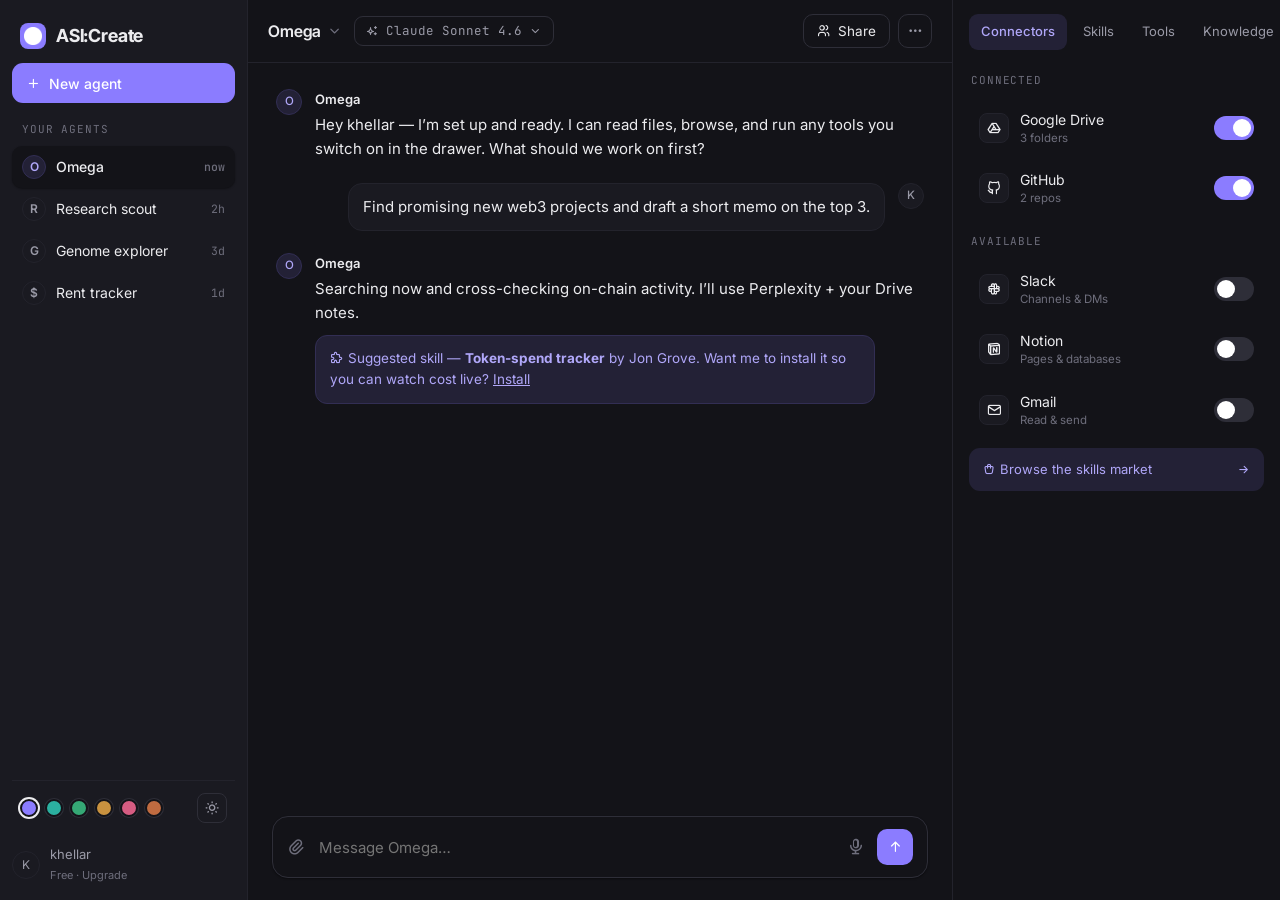
==== commit f888dba0: "Fix: Jon Grove (not John)" ====
--- a/app.html
+++ b/app.html
@@ -54,7 +54,7 @@
       <div class="row"><div class="av claw">O</div><div class="bub"><div class="who">Omega</div>Hey khellar — I’m set up and ready. I can read files, browse, and run any tools you switch on in the drawer. What should we work on first?</div></div>
       <div class="row me"><div class="av me">K</div><div class="bub">Find promising new web3 projects and draft a short memo on the top 3.</div></div>
       <div class="row"><div class="av claw">O</div><div class="bub"><div class="who">Omega</div>Searching now and cross-checking on-chain activity. I’ll use Perplexity + your Drive notes.
-        <div class="callout" style="margin-top:10px"><i class="ti ti-puzzle"></i> Suggested skill — <b>Token-spend tracker</b> by John Grove. Want me to install it so you can watch cost live? <span style="text-decoration:underline;cursor:pointer">Install</span></div>
+        <div class="callout" style="margin-top:10px"><i class="ti ti-puzzle"></i> Suggested skill — <b>Token-spend tracker</b> by Jon Grove. Want me to install it so you can watch cost live? <span style="text-decoration:underline;cursor:pointer">Install</span></div>
       </div></div>
     </div>
     <div class="composer2">
@@ -84,7 +84,7 @@
     </div>
     <div class="dsec" data-dpane="Skills" style="display:none">
       <div class="dtitle">Installed</div>
-      <div class="skillcard-sm"><div class="top"><span class="si" style="background:#3BA37A"><i class="ti ti-coin"></i></span><div><div class="nm">Token-spend tracker</div><div class="by">by John Grove · ★ 4.9</div></div></div></div>
+      <div class="skillcard-sm"><div class="top"><span class="si" style="background:#3BA37A"><i class="ti ti-coin"></i></span><div><div class="nm">Token-spend tracker</div><div class="by">by Jon Grove · ★ 4.9</div></div></div></div>
       <div class="dtitle" style="margin-top:12px">Recommended</div>
       <div class="skillcard-sm"><div class="top"><span class="si" style="background:#5B50E8"><i class="ti ti-search"></i></span><div><div class="nm">Deep web research</div><div class="by">by asi-labs · ★ 4.8</div></div><button class="ad">Add</button></div></div>
       <div class="skillcard-sm"><div class="top"><span class="si" style="background:#C24DEE"><i class="ti ti-photo"></i></span><div><div class="nm">Image studio</div><div class="by">by pixel.dev · ★ 4.7</div></div><button class="ad">Add</button></div></div>
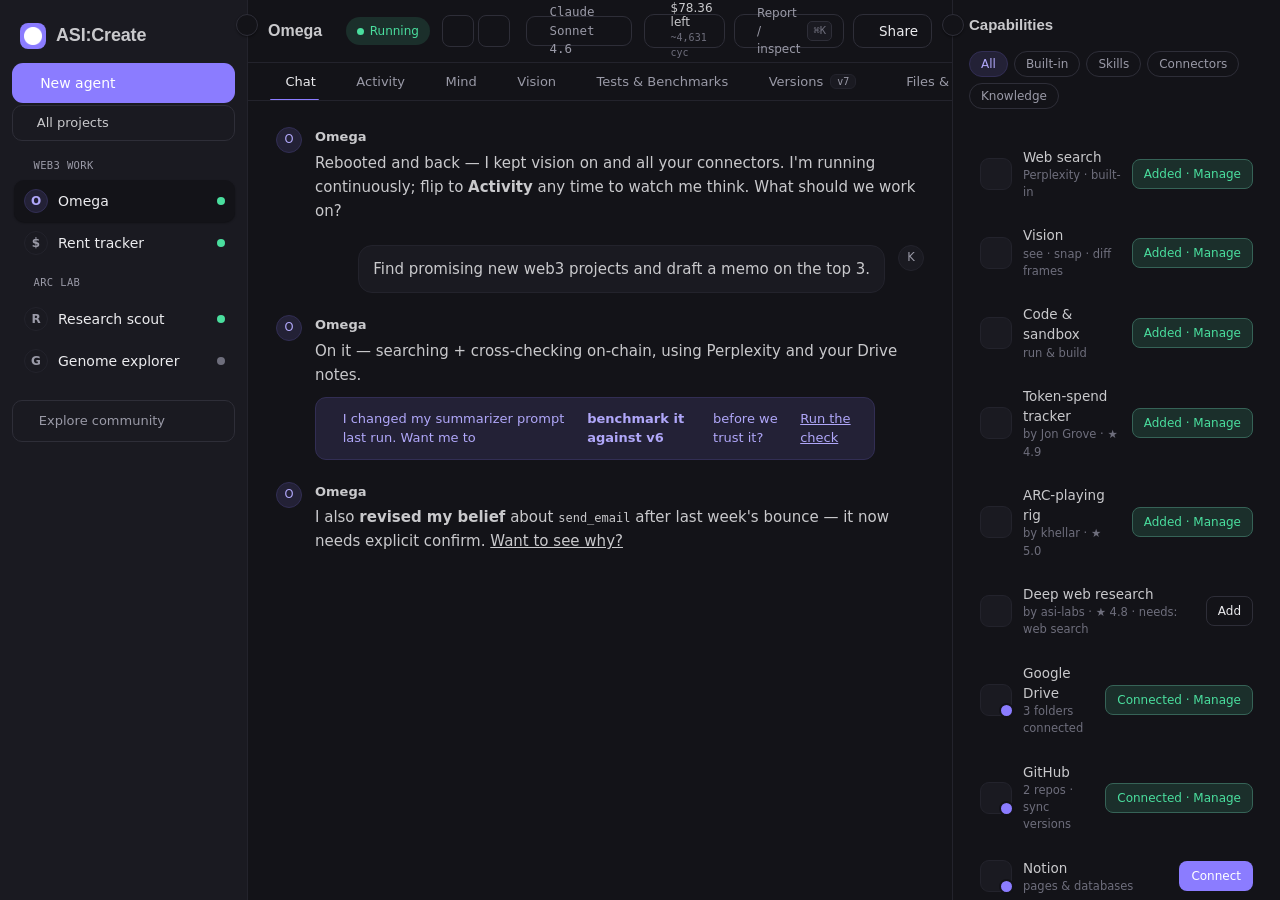
==== commit a1c9d04d: "Tire-kick ready: onboarding → cockpit (not stale app), remove onboarding swatches, retire app.html →" ====
--- a/app.html
+++ b/app.html
@@ -1,197 +1,3 @@
-<!doctype html><html lang="en"><head>
-<meta charset="utf-8"><meta name="viewport" content="width=device-width, initial-scale=1">
-<title>ASI:Create — Workspace</title>
-<link rel="icon" href="favicon.png">
-<link rel="preconnect" href="https://fonts.googleapis.com"><link rel="preconnect" href="https://fonts.gstatic.com" crossorigin>
-<link href="https://fonts.googleapis.com/css2?family=Inter:wght@400;500;600&family=Inter+Tight:wght@500;600;700&family=JetBrains+Mono:wght@400;500&display=swap" rel="stylesheet">
-<link rel="stylesheet" href="tabler.css"><link rel="stylesheet" href="base.css"><link rel="stylesheet" href="proto.css">
-</head><body>
-<div class="appfull">
-  <!-- rail -->
-  <aside class="rail">
-    <div class="brand" style="justify-content:space-between"><span style="display:flex;align-items:center;gap:10px"><span class="mark"><img src="logo.png" alt="ASI:Create" class="logomark"></span> ASI:Create</span></div>
-    <div class="newagent" id="newAgent"><i class="ti ti-plus"></i> New agent</div>
-    <div class="sec">Your agents</div>
-    <div id="agentList">
-      <div class="agent active" data-agent="Omega"><span class="ad">O</span> Omega <small>now</small></div>
-      <div class="agent" data-agent="Research scout"><span class="ad">R</span> Research scout <small>2h</small></div>
-      <div class="agent" data-agent="Genome explorer"><span class="ad">G</span> Genome explorer <small>3d</small></div>
-      <div class="agent" data-agent="Rent tracker"><span class="ad">$</span> Rent tracker <small>1d</small></div>
-    </div>
-    <div class="railctrls">
-      <div class="navskins">
-        <button class="sw-skin sw-violet" data-skin="violet" title="Violet"></button>
-        <button class="sw-skin sw-teal" data-skin="teal" title="Teal"></button>
-        <button class="sw-skin sw-emerald" data-skin="emerald" title="Emerald"></button>
-        <button class="sw-skin sw-amber" data-skin="amber" title="Amber"></button>
-        <button class="sw-skin sw-rose" data-skin="rose" title="Rose"></button>
-        <button class="sw-skin sw-copper" data-skin="copper" title="Copper"></button>
-      </div>
-      <span class="navic" data-themebtn title="Toggle theme"><i class="ti ti-moon"></i></span>
-    </div>
-    <div class="foot"><span class="ad">K</span><div>khellar<br><span style="color:var(--faint);font-size:11px">Free · Upgrade</span></div></div>
-  </aside>
-  <!-- chat -->
-  <main class="chat">
-    <div class="chead">
-      <div class="name" id="agentTitle">Omega <i class="ti ti-chevron-down" style="font-size:15px;color:var(--faint)"></i></div>
-      <div style="position:relative">
-        <span class="model" id="modelBtn" style="cursor:pointer"><i class="ti ti-sparkles"></i> <span id="modelName">Claude Sonnet 4.6</span> <i class="ti ti-chevron-down"></i></span>
-        <div class="dropdown" id="modelMenu" style="display:none">
-          <div class="dditem" data-model="Claude Sonnet 4.6"><span class="md"></span> Claude Sonnet 4.6 <i class="ti ti-check ck"></i></div>
-          <div class="dditem" data-model="Claude Opus 4.8"><span class="md"></span> Claude Opus 4.8 <i class="ti ti-check ck" style="visibility:hidden"></i></div>
-          <div class="dditem" data-model="GPT-5.1"><span class="md"></span> GPT-5.1 <i class="ti ti-check ck" style="visibility:hidden"></i></div>
-          <div class="dditem" data-model="Llama 4 Maverick"><span class="md"></span> Llama 4 Maverick <i class="ti ti-check ck" style="visibility:hidden"></i></div>
-          <div class="dditem" data-model="ASI-1 (ASI Cloud)"><span class="md"></span> ASI-1 · ASI Cloud <i class="ti ti-check ck" style="visibility:hidden"></i></div>
-        </div>
-      </div>
-      <div class="right">
-        <span class="share" id="shareBtn"><i class="ti ti-users"></i> Share</span>
-        <span class="icbtn"><i class="ti ti-dots"></i></span>
-      </div>
-    </div>
-    <div class="thread" id="thread">
-      <div class="row"><div class="av claw">O</div><div class="bub"><div class="who">Omega</div>Hey khellar — I’m set up and ready. I can read files, browse, and run any tools you switch on in the drawer. What should we work on first?</div></div>
-      <div class="row me"><div class="av me">K</div><div class="bub">Find promising new web3 projects and draft a short memo on the top 3.</div></div>
-      <div class="row"><div class="av claw">O</div><div class="bub"><div class="who">Omega</div>Searching now and cross-checking on-chain activity. I’ll use Perplexity + your Drive notes.
-        <div class="callout" style="margin-top:10px"><i class="ti ti-puzzle"></i> Suggested skill — <b>Token-spend tracker</b> by Jon Grove. Want me to install it so you can watch cost live? <span style="text-decoration:underline;cursor:pointer">Install</span></div>
-      </div></div>
-    </div>
-    <div class="composer2">
-      <i class="ti ti-paperclip tl"></i>
-      <input id="composerInput" placeholder="Message Omega…" style="flex:1;border:0;background:transparent;font-size:15px;color:var(--ink);outline:none;font-family:var(--font)">
-      <i class="ti ti-microphone tl"></i>
-      <span class="send" id="sendBtn" style="cursor:pointer"><i class="ti ti-arrow-up"></i></span>
-    </div>
-  </main>
-  <!-- drawer -->
-  <aside class="drawer">
-    <div class="dtabs">
-      <span class="dtab active" data-dtab="Connectors">Connectors</span>
-      <span class="dtab" data-dtab="Skills">Skills</span>
-      <span class="dtab" data-dtab="Tools">Tools</span>
-      <span class="dtab" data-dtab="Knowledge">Knowledge</span>
-    </div>
-    <div class="dsec" data-dpane="Connectors">
-      <div class="dtitle">Connected</div>
-      <div class="conn"><span class="ci" style="background:#1A73E8"><i class="ti ti-brand-google-drive"></i></span><div><div class="cn">Google Drive</div><div class="cd">3 folders</div></div><span class="toggle on"><b></b></span></div>
-      <div class="conn"><span class="ci" style="background:#24292F"><i class="ti ti-brand-github"></i></span><div><div class="cn">GitHub</div><div class="cd">2 repos</div></div><span class="toggle on"><b></b></span></div>
-      <div class="dtitle" style="margin-top:14px">Available</div>
-      <div class="conn"><span class="ci" style="background:#4A154B"><i class="ti ti-brand-slack"></i></span><div><div class="cn">Slack</div><div class="cd">Channels &amp; DMs</div></div><span class="toggle"><b></b></span></div>
-      <div class="conn"><span class="ci" style="background:#000"><i class="ti ti-brand-notion"></i></span><div><div class="cn">Notion</div><div class="cd">Pages &amp; databases</div></div><span class="toggle"><b></b></span></div>
-      <div class="conn"><span class="ci" style="background:#EA4335"><i class="ti ti-mail"></i></span><div><div class="cn">Gmail</div><div class="cd">Read &amp; send</div></div><span class="toggle"><b></b></span></div>
-      <div class="browse"><span><i class="ti ti-shopping-bag"></i> Browse the skills market</span><i class="ti ti-arrow-right"></i></div>
-    </div>
-    <div class="dsec" data-dpane="Skills" style="display:none">
-      <div class="dtitle">Installed</div>
-      <div class="skillcard-sm"><div class="top"><span class="si" style="background:#3BA37A"><i class="ti ti-coin"></i></span><div><div class="nm">Token-spend tracker</div><div class="by">by Jon Grove · ★ 4.9</div></div></div></div>
-      <div class="dtitle" style="margin-top:12px">Recommended</div>
-      <div class="skillcard-sm"><div class="top"><span class="si" style="background:#5B50E8"><i class="ti ti-search"></i></span><div><div class="nm">Deep web research</div><div class="by">by asi-labs · ★ 4.8</div></div><button class="ad">Add</button></div></div>
-      <div class="skillcard-sm"><div class="top"><span class="si" style="background:#C24DEE"><i class="ti ti-photo"></i></span><div><div class="nm">Image studio</div><div class="by">by pixel.dev · ★ 4.7</div></div><button class="ad">Add</button></div></div>
-      <div class="browse"><span><i class="ti ti-shopping-bag"></i> Browse the skills market</span><i class="ti ti-arrow-right"></i></div>
-    </div>
-    <div class="dsec" data-dpane="Tools" style="display:none">
-      <div class="dtitle">Built-in tools</div>
-      <div class="conn"><span class="ci" style="background:#5B50E8"><i class="ti ti-world"></i></span><div><div class="cn">Web search</div><div class="cd">Perplexity</div></div><span class="toggle on"><b></b></span></div>
-      <div class="conn"><span class="ci" style="background:#0E1430"><i class="ti ti-terminal-2"></i></span><div><div class="cn">Code &amp; sandbox</div><div class="cd">Run &amp; build</div></div><span class="toggle on"><b></b></span></div>
-      <div class="conn"><span class="ci" style="background:#E07A4B"><i class="ti ti-subtask"></i></span><div><div class="cn">Build a flow</div><div class="cd">Langflow · under the hood</div></div><span class="toggle"><b></b></span></div>
-      <div class="dtitle" style="margin-top:16px">Multi-agent</div>
-      <div class="subagent"><span class="si"><i class="ti ti-hierarchy-2"></i></span><div><div class="cn">Deploy a subagent</div><div class="cd">Spin up a specialist that reports back to Omega</div></div><span class="plus"><i class="ti ti-plus"></i></span></div>
-    </div>
-    <div class="dsec" data-dpane="Knowledge" style="display:none">
-      <div class="dtitle">Knowledge graphs</div>
-      <div class="kg feat" id="kg-genomics" data-kg="genomics">
-        <div class="ktop"><span class="ki"><i class="ti ti-dna-2"></i></span><div><div class="knm">Genomics KG</div><div class="kby">by ASI Bio · ★ 4.9</div></div></div>
-        <div class="kdesc">Genes, variants, diseases, drugs &amp; pathways as one queryable graph. Ask in plain language; get ranked, cited answers with an explorable subgraph.</div>
-        <div class="kstat"><span>180M edges</span><span>weekly</span><span>GRCh38</span></div>
-        <div class="krow"><span class="kprice">$199<small> /mo</small></span><button class="subbtn" data-subscribe="genomics"><i class="ti ti-plus"></i> Subscribe</button></div>
-      </div>
-      <div class="kg" data-kg="opentargets">
-        <div class="ktop"><span class="ki"><i class="ti ti-target-arrow"></i></span><div><div class="knm">Open Targets KG</div><div class="kby">by community · ★ 4.7</div></div></div>
-        <div class="kdesc">Target–disease evidence for drug discovery.</div>
-        <div class="krow"><span class="kprice">$49<small> /mo</small></span><button class="subbtn" data-subscribe="opentargets"><i class="ti ti-plus"></i> Subscribe</button></div>
-      </div>
-      <div class="browse"><span><i class="ti ti-shopping-bag"></i> Browse the knowledge market</span><i class="ti ti-arrow-right"></i></div>
-    </div>
-  </aside>
-</div>
-
-<!-- share modal -->
-<div class="modal-ov" id="shareModal">
-  <div class="modal" style="position:relative">
-    <span class="navic x" data-close><i class="ti ti-x"></i></span>
-    <h3>Share “Omega”</h3>
-    <p class="muted" style="font-size:14px;margin:8px 0 0">Invite someone to view or collaborate with your agent — like sharing a doc.</p>
-    <div class="share-row">
-      <input class="field" placeholder="Email or username">
-      <button class="btn btn-primary" style="height:50px">Invite</button>
-    </div>
-    <div class="perm"><i class="ti ti-link" style="color:var(--muted)"></i><div><div style="font-size:14px">Anyone with the link</div><div style="font-size:12px;color:var(--faint)">Link sharing is on</div></div>
-      <span class="seg"><button class="on">View</button><button>Collaborate</button></span>
-    </div>
-    <div class="perm"><span class="ad" style="width:28px;height:28px;border-radius:50%;background:var(--accent);color:#fff;display:grid;place-items:center;font-size:12px">K</span><div><div style="font-size:14px">khellar (you)</div><div style="font-size:12px;color:var(--faint)">Owner</div></div></div>
-  </div>
-</div>
-
-<!-- inline flow editor -->
-<div class="scrim" id="scrim"></div>
-<aside class="flowpanel" id="flowPanel">
-  <div class="fp-head">
-    <span class="fp-title"><i class="ti ti-subtask"></i> research-scout.flow</span>
-    <span class="fp-seg"><button class="on" data-fpview="visual">Visual</button><button data-fpview="code">Code</button></span>
-    <span class="fp-actions">
-      <button class="fp-btn" id="flowRun"><i class="ti ti-player-play"></i> Run</button>
-      <button class="fp-btn primary" id="flowSave"><i class="ti ti-device-floppy"></i> Save</button>
-      <span class="navic" id="flowClose"><i class="ti ti-x"></i></span>
-    </span>
-  </div>
-  <div class="fp-body">
-    <div class="fp-visual" data-fppane="visual">
-      <div class="flow-canvas">
-        <div class="fnode" data-node="schedule"><h6><i class="ti ti-clock"></i> Schedule</h6><div class="nb">daily · 7:00am</div></div>
-        <div class="farrow"><i class="ti ti-arrow-right"></i></div>
-        <div class="fnode" data-node="search"><h6><i class="ti ti-world-search"></i> Web search</h6><div class="nb">"new web3 projects"<br>via Perplexity</div></div>
-        <div class="farrow"><i class="ti ti-arrow-right"></i></div>
-        <div class="fnode sel" data-node="filter"><h6><i class="ti ti-filter"></i> On-chain filter</h6><div class="nb">volume_24h ≥ $1M</div></div>
-        <div class="farrow"><i class="ti ti-arrow-right"></i></div>
-        <div class="fnode" data-node="summarize"><h6><i class="ti ti-sparkles"></i> Summarize</h6><div class="nb">3-bullet memo<br>per project</div></div>
-        <div class="farrow"><i class="ti ti-arrow-right"></i></div>
-        <div class="fnode" data-node="deliver"><h6><i class="ti ti-send"></i> Deliver</h6><div class="nb">email · 7:05am</div></div>
-      </div>
-      <div class="inspector" id="inspector"></div>
-    </div>
-    <pre class="code" data-fppane="code" contenteditable="true" spellcheck="false" style="display:none"><span class="c"># research-scout.flow — generated by Research scout</span>
-<span class="k">from</span> asi <span class="k">import</span> schedule, tools, llm
-
-<span class="k">@schedule</span>(<span class="s">"0 7 * * *"</span>)            <span class="c"># daily 7:00am</span>
-<span class="k">def</span> research_scout():
-    hits = tools.web_search(<span class="s">"new web3 projects this week"</span>, provider=<span class="s">"perplexity"</span>)
-    hits = [h <span class="k">for</span> h <span class="k">in</span> hits <span class="k">if</span> h.volume_24h_usd >= <span class="s">1_000_000</span>]   <span class="c"># ← your filter</span>
-    memo = llm.summarize(hits, prompt=<span class="s">"3-bullet memo per project, focus on traction"</span>)
-    tools.deliver(memo, to=<span class="s">"email"</span>, subject=<span class="s">"Daily research"</span>)</pre>
-  </div>
-</aside>
-
-<!-- KG subscribe modal -->
-<div class="modal-ov" id="kgModal">
-  <div class="modal" style="position:relative;width:520px">
-    <span class="navic x" data-close><i class="ti ti-x"></i></span>
-    <div style="display:flex;align-items:center;gap:12px"><span class="ki" style="width:46px;height:46px;border-radius:12px;background:var(--accent-soft);color:var(--accent-ink);display:grid;place-items:center;font-size:23px"><i class="ti ti-dna-2"></i></span><div><h3>Genomics Knowledge Graph</h3><div style="font-size:12.5px;color:var(--faint)">by ASI Bio · updated weekly</div></div></div>
-    <p class="muted" style="font-size:14px;margin:16px 0;line-height:1.6">Connect a curated graph of genes, variants, diseases, drugs and pathways. Your agent queries it in natural language and returns ranked, cited answers with an explorable subgraph.</p>
-    <div style="display:grid;gap:10px;margin-bottom:18px;font-size:13.5px">
-      <div style="display:flex;gap:9px;align-items:center"><i class="ti ti-check" style="color:var(--ok)"></i> 180M curated edges · GRCh38 build</div>
-      <div style="display:flex;gap:9px;align-items:center"><i class="ti ti-check" style="color:var(--ok)"></i> Weekly updates from 40+ sources</div>
-      <div style="display:flex;gap:9px;align-items:center"><i class="ti ti-check" style="color:var(--ok)"></i> Natural-language queries + cited subgraphs</div>
-      <div style="display:flex;gap:9px;align-items:center"><i class="ti ti-check" style="color:var(--ok)"></i> Cancel anytime</div>
-    </div>
-    <div style="display:flex;align-items:center;justify-content:space-between;border-top:1px solid var(--line);padding-top:16px">
-      <div><span style="font-family:var(--display);font-weight:700;font-size:26px">$199</span><span style="color:var(--faint);font-size:13px"> / month</span></div>
-      <button class="btn btn-primary btn-lg" id="kgConfirm">Subscribe</button>
-    </div>
-  </div>
-</div>
-
-<div class="toast" id="toast"><i class="ti ti-check"></i> <span id="toastMsg">Saved</span></div>
-
-<script src="proto.js"></script>
-</body></html>
+<!doctype html><meta charset="utf-8"><title>ASI:Create — Workspace</title>
+<meta http-equiv="refresh" content="0; url=workbench.html">
+<link rel="canonical" href="workbench.html"><a href="workbench.html">Open the cockpit →</a>
